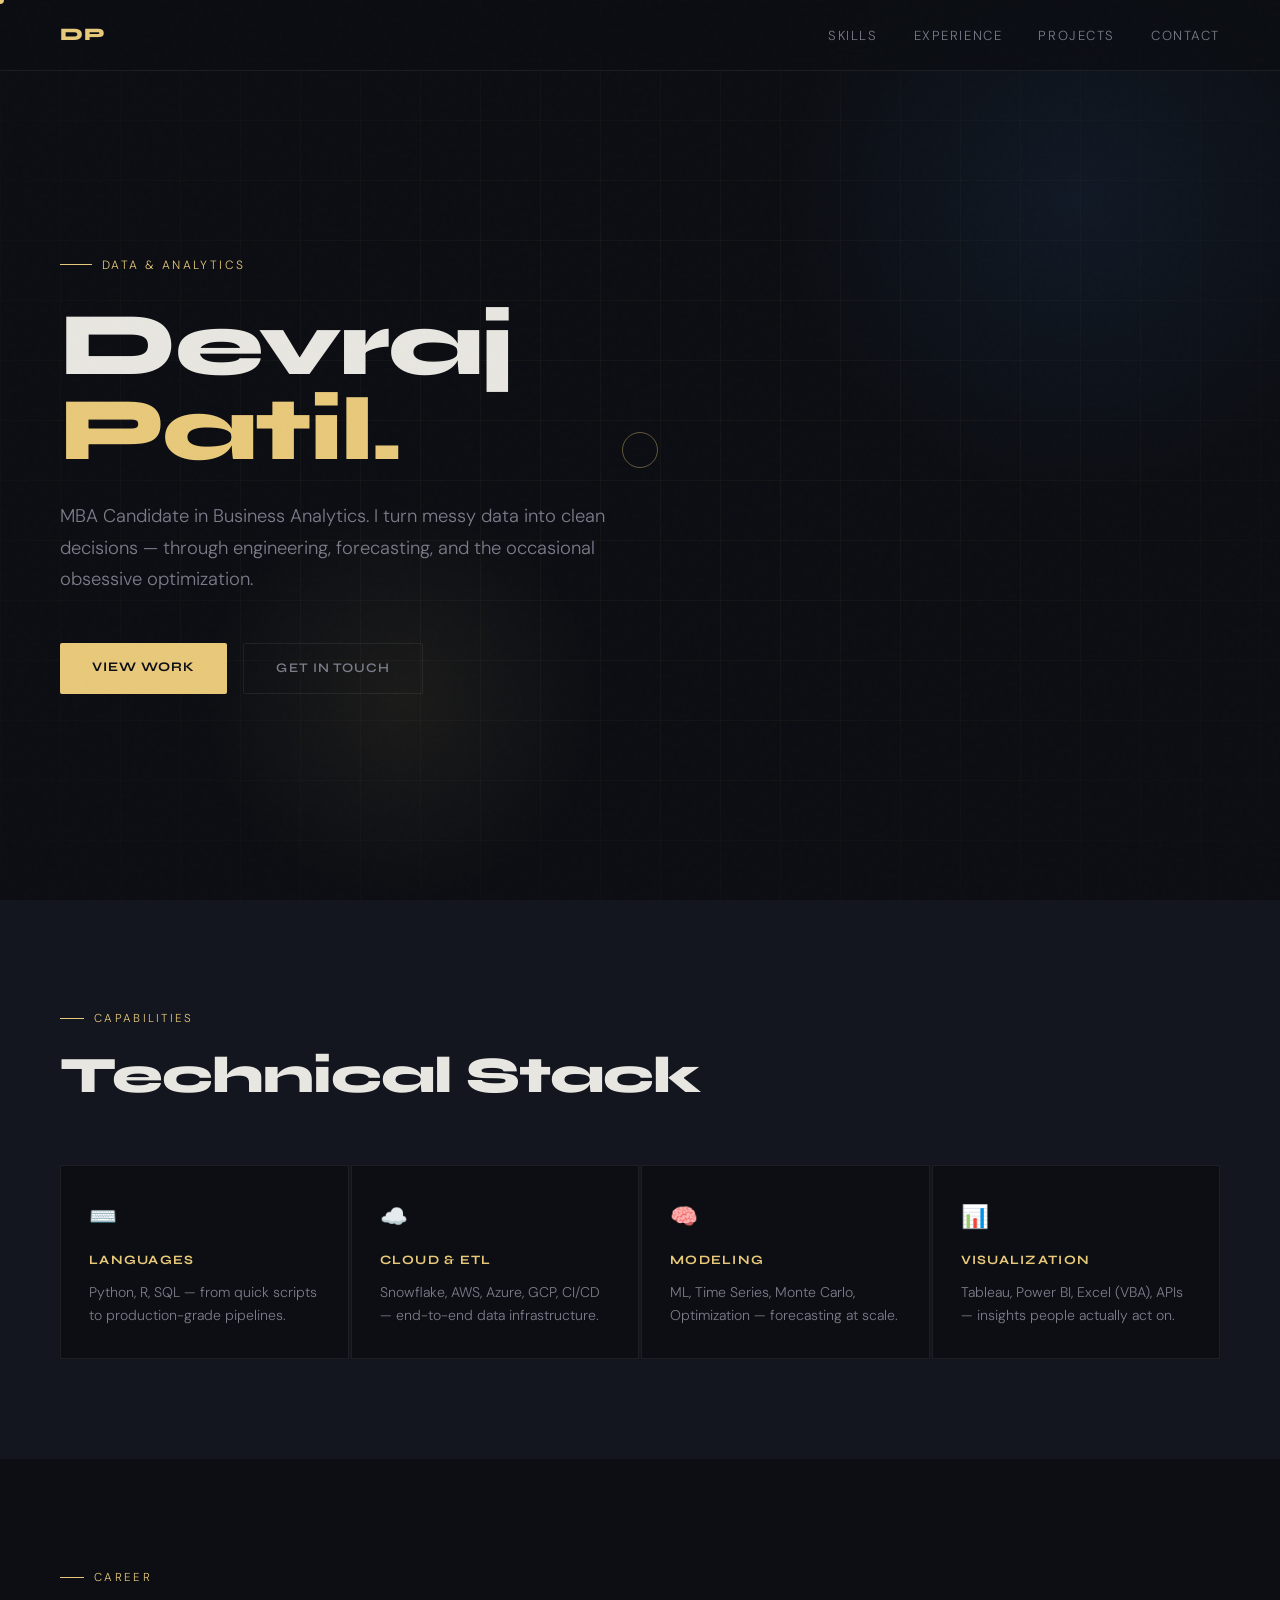
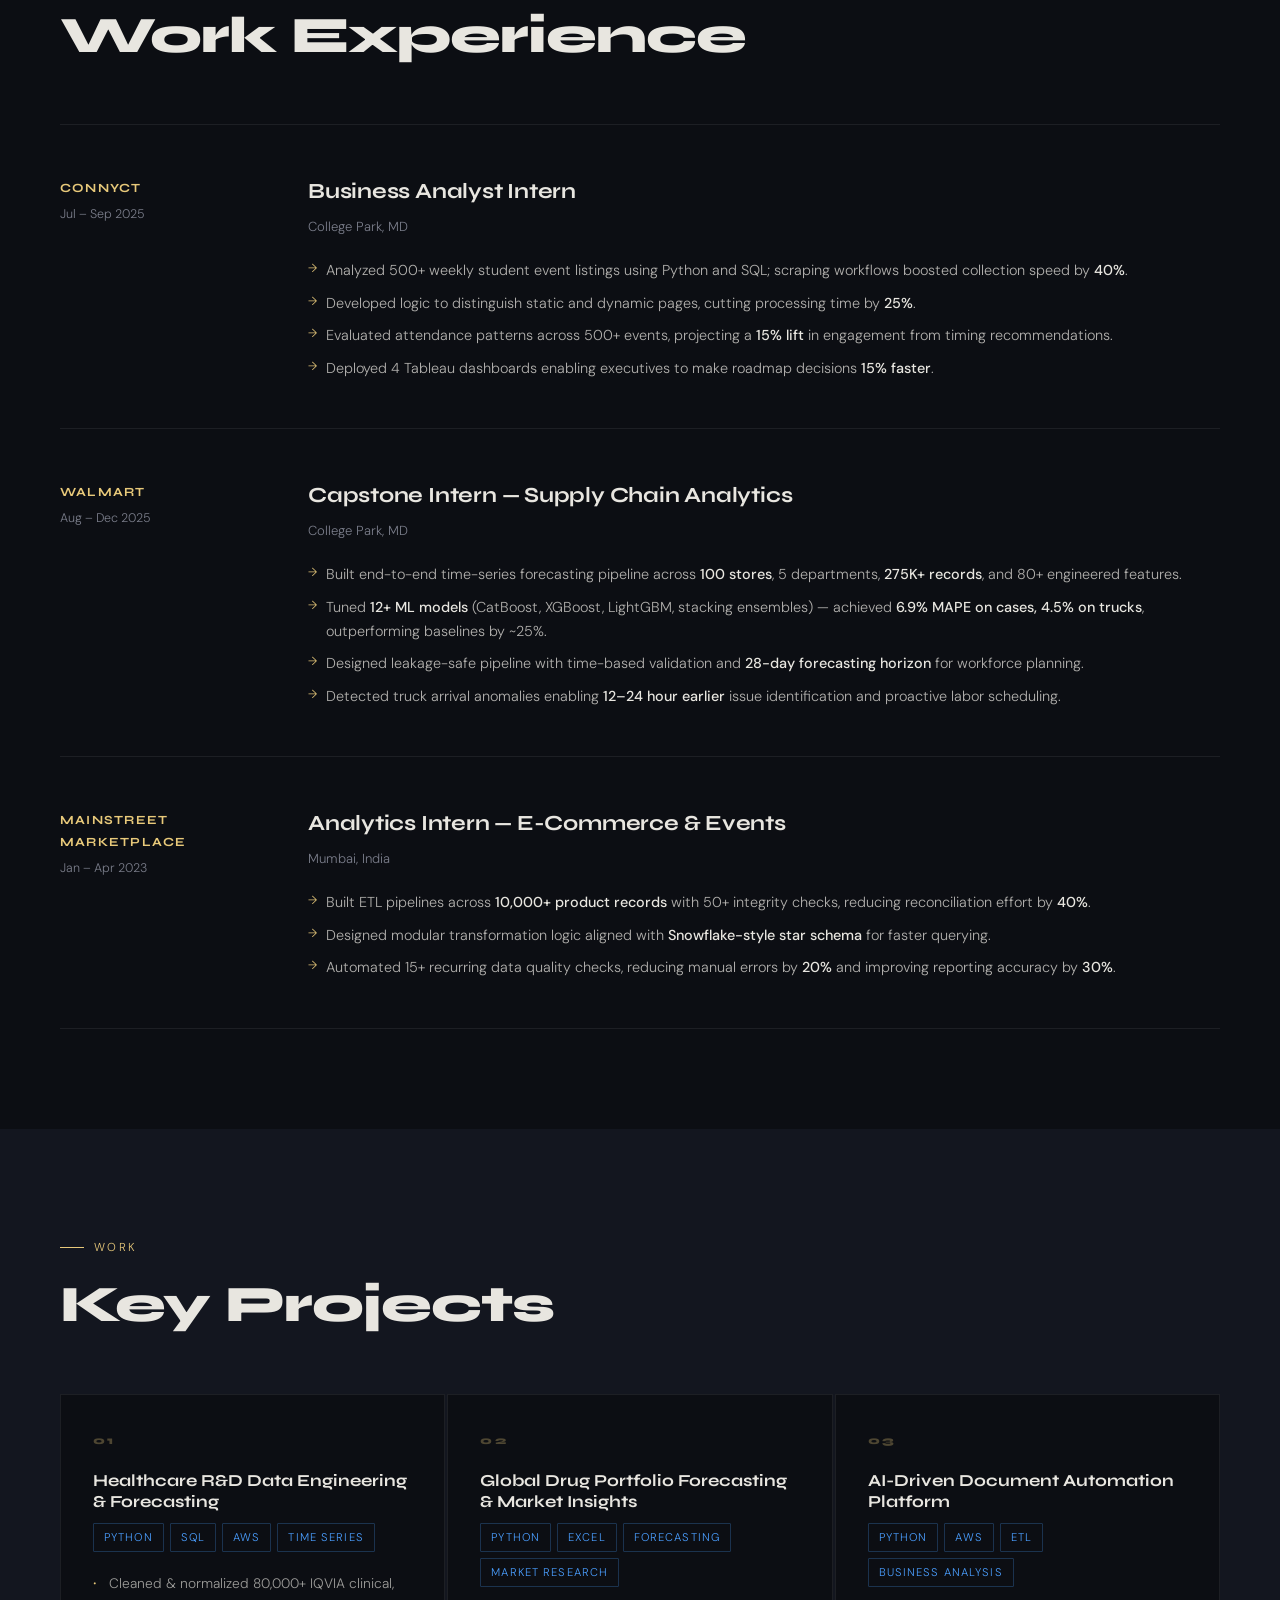
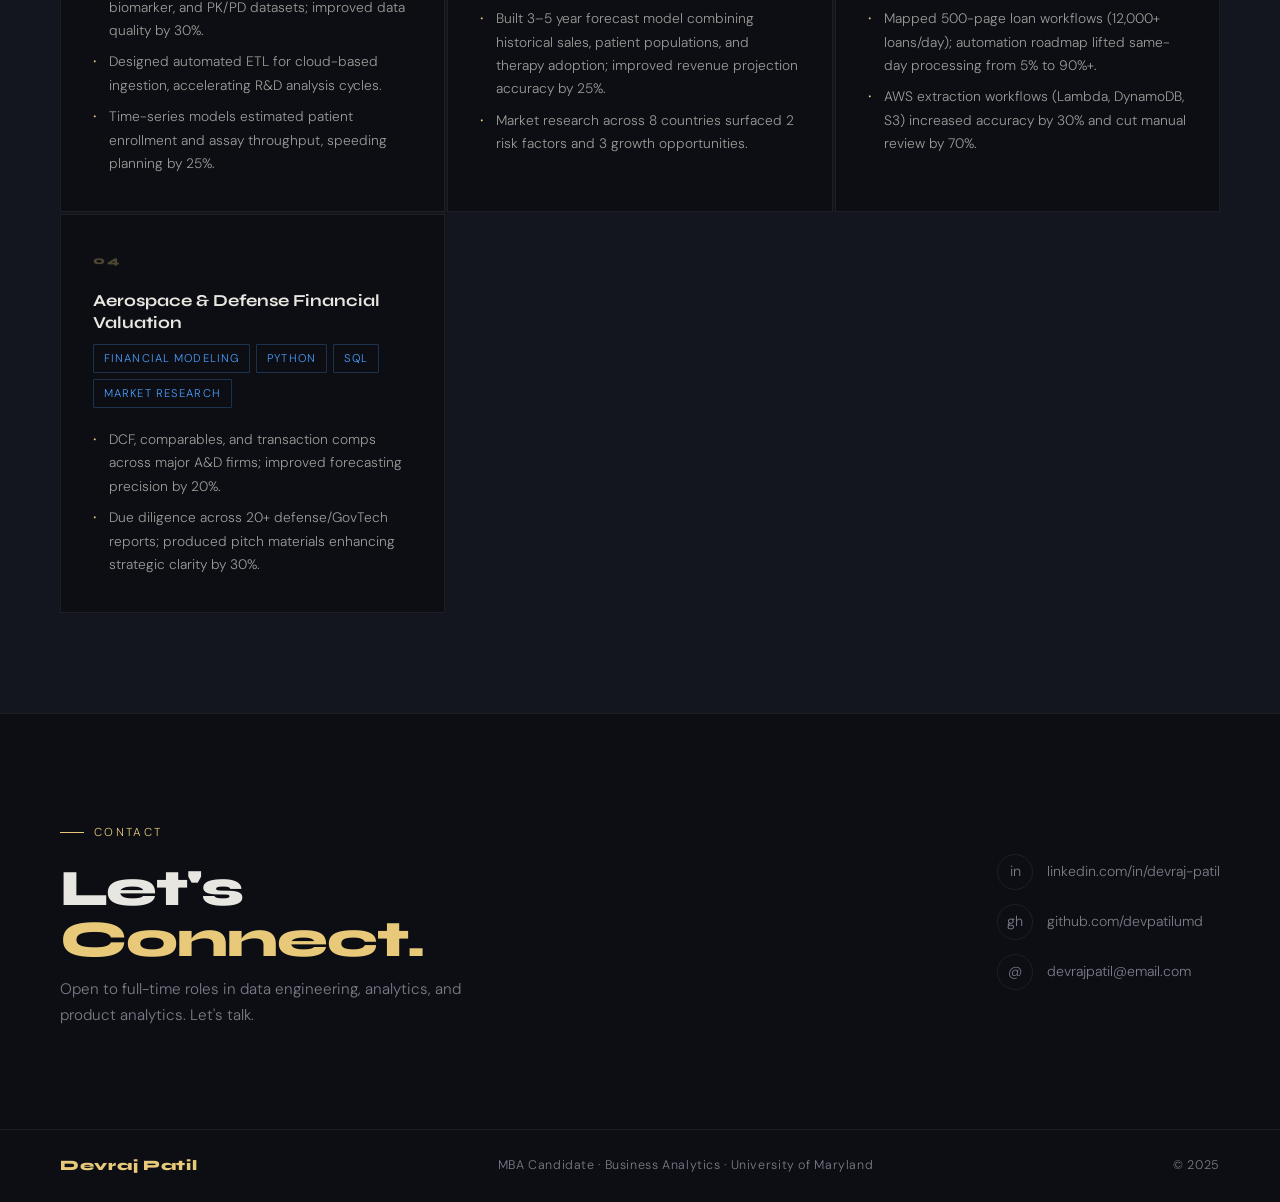
==== newIndex.html @ d836393b "Add newIndex.html for personal portfolio" ====
<!DOCTYPE html>
<html lang="en">
<head>
  <meta charset="UTF-8" />
  <meta name="viewport" content="width=device-width, initial-scale=1.0" />
  <title>Devraj Patil — Data & Analytics</title>
  <link rel="preconnect" href="https://fonts.googleapis.com" />
  <link rel="preconnect" href="https://fonts.gstatic.com" crossorigin />
  <link href="https://fonts.googleapis.com/css2?family=Syne:wght@400;600;700;800&family=DM+Sans:ital,wght@0,300;0,400;0,500;1,300&display=swap" rel="stylesheet" />
  <style>
    *, *::before, *::after { box-sizing: border-box; margin: 0; padding: 0; }

    :root {
      --bg:       #0c0e13;
      --surface:  #13161f;
      --border:   rgba(255,255,255,0.07);
      --gold:     #e8c97a;
      --gold2:    #f5d98b;
      --text:     #e8e6e0;
      --muted:    #7a7d8a;
      --accent:   #4a9eff;
      --red:      #ff6b6b;
    }

    html { scroll-behavior: smooth; }

    body {
      background: var(--bg);
      color: var(--text);
      font-family: 'DM Sans', sans-serif;
      font-weight: 300;
      line-height: 1.7;
      overflow-x: hidden;
    }

    /* ──── NOISE TEXTURE OVERLAY ──── */
    body::before {
      content: '';
      position: fixed;
      inset: 0;
      background-image: url("data:image/svg+xml,%3Csvg viewBox='0 0 200 200' xmlns='http://www.w3.org/2000/svg'%3E%3Cfilter id='n'%3E%3CfeTurbulence type='fractalNoise' baseFrequency='0.9' numOctaves='4' stitchTiles='stitch'/%3E%3C/filter%3E%3Crect width='100%25' height='100%25' filter='url(%23n)' opacity='0.04'/%3E%3C/svg%3E");
      pointer-events: none;
      z-index: 1000;
      opacity: 0.35;
    }

    /* ──── CURSOR DOT ──── */
    #cursor {
      width: 8px; height: 8px;
      background: var(--gold);
      border-radius: 50%;
      position: fixed;
      pointer-events: none;
      z-index: 9999;
      transform: translate(-50%,-50%);
      transition: opacity 0.3s;
    }
    #cursor-ring {
      width: 36px; height: 36px;
      border: 1px solid rgba(232,201,122,0.4);
      border-radius: 50%;
      position: fixed;
      pointer-events: none;
      z-index: 9998;
      transform: translate(-50%,-50%);
      transition: width 0.3s, height 0.3s, border-color 0.3s;
    }

    /* ──── NAV ──── */
    nav {
      position: fixed;
      top: 0; left: 0; right: 0;
      z-index: 500;
      display: flex;
      justify-content: space-between;
      align-items: center;
      padding: 20px 60px;
      background: rgba(12,14,19,0.8);
      backdrop-filter: blur(20px);
      border-bottom: 1px solid var(--border);
      transition: padding 0.3s;
    }
    nav .logo {
      font-family: 'Syne', sans-serif;
      font-weight: 800;
      font-size: 1.1rem;
      letter-spacing: 0.04em;
      color: var(--gold);
    }
    nav .links {
      display: flex;
      gap: 36px;
      list-style: none;
    }
    nav .links a {
      font-size: 0.82rem;
      letter-spacing: 0.12em;
      text-transform: uppercase;
      color: var(--muted);
      text-decoration: none;
      transition: color 0.25s;
    }
    nav .links a:hover { color: var(--text); }

    /* ──── HERO ──── */
    .hero {
      min-height: 100vh;
      display: flex;
      align-items: center;
      padding: 120px 60px 80px;
      position: relative;
      overflow: hidden;
    }
    .hero-grid-bg {
      position: absolute;
      inset: 0;
      background-image:
        linear-gradient(rgba(232,201,122,0.04) 1px, transparent 1px),
        linear-gradient(90deg, rgba(232,201,122,0.04) 1px, transparent 1px);
      background-size: 60px 60px;
      mask-image: radial-gradient(ellipse 80% 80% at 50% 50%, black 30%, transparent 100%);
    }
    .hero-glow {
      position: absolute;
      width: 600px; height: 600px;
      background: radial-gradient(circle, rgba(74,158,255,0.08) 0%, transparent 70%);
      top: -100px; right: -100px;
      pointer-events: none;
    }
    .hero-glow2 {
      position: absolute;
      width: 400px; height: 400px;
      background: radial-gradient(circle, rgba(232,201,122,0.07) 0%, transparent 70%);
      bottom: 0; left: 200px;
      pointer-events: none;
    }
    .hero-content {
      position: relative;
      max-width: 900px;
    }
    .hero-eyebrow {
      display: inline-flex;
      align-items: center;
      gap: 10px;
      font-size: 0.75rem;
      letter-spacing: 0.2em;
      text-transform: uppercase;
      color: var(--gold);
      margin-bottom: 28px;
    }
    .hero-eyebrow::before {
      content: '';
      display: block;
      width: 32px; height: 1px;
      background: var(--gold);
    }
    .hero h1 {
      font-family: 'Syne', sans-serif;
      font-weight: 800;
      font-size: clamp(3rem, 7vw, 6.5rem);
      line-height: 0.95;
      letter-spacing: -0.02em;
      margin-bottom: 28px;
    }
    .hero h1 span { color: var(--gold); }
    .hero-sub {
      font-size: 1.15rem;
      color: var(--muted);
      max-width: 560px;
      margin-bottom: 48px;
      font-weight: 300;
    }
    .hero-ctas {
      display: flex;
      gap: 16px;
      flex-wrap: wrap;
    }
    .btn-primary {
      padding: 13px 32px;
      background: var(--gold);
      color: #0c0e13;
      font-family: 'Syne', sans-serif;
      font-weight: 700;
      font-size: 0.82rem;
      letter-spacing: 0.08em;
      text-transform: uppercase;
      text-decoration: none;
      border-radius: 2px;
      transition: background 0.25s, transform 0.2s;
    }
    .btn-primary:hover { background: var(--gold2); transform: translateY(-2px); }
    .btn-ghost {
      padding: 13px 32px;
      border: 1px solid var(--border);
      color: var(--muted);
      font-family: 'Syne', sans-serif;
      font-weight: 600;
      font-size: 0.82rem;
      letter-spacing: 0.08em;
      text-transform: uppercase;
      text-decoration: none;
      border-radius: 2px;
      transition: border-color 0.25s, color 0.25s, transform 0.2s;
    }
    .btn-ghost:hover { border-color: var(--gold); color: var(--gold); transform: translateY(-2px); }



    /* ──── SECTION WRAPPER ──── */
    section { padding: 100px 60px; }
    .section-label {
      display: inline-flex;
      align-items: center;
      gap: 10px;
      font-size: 0.72rem;
      letter-spacing: 0.2em;
      text-transform: uppercase;
      color: var(--gold);
      margin-bottom: 20px;
    }
    .section-label::before {
      content: '';
      display: block;
      width: 24px; height: 1px;
      background: var(--gold);
    }
    h2.section-title {
      font-family: 'Syne', sans-serif;
      font-weight: 800;
      font-size: clamp(2rem, 4vw, 3.2rem);
      line-height: 1.1;
      letter-spacing: -0.02em;
      margin-bottom: 60px;
    }

    /* ──── SKILLS ──── */
    .skills-section { background: var(--surface); }
    .skills-grid {
      display: grid;
      grid-template-columns: repeat(auto-fit, minmax(240px, 1fr));
      gap: 2px;
    }
    .skill-cell {
      padding: 32px 28px;
      border: 1px solid var(--border);
      background: var(--bg);
      transition: background 0.3s, border-color 0.3s;
    }
    .skill-cell:hover {
      background: rgba(232,201,122,0.04);
      border-color: rgba(232,201,122,0.2);
    }
    .skill-cell-icon {
      font-size: 1.4rem;
      margin-bottom: 14px;
    }
    .skill-cell-title {
      font-family: 'Syne', sans-serif;
      font-weight: 700;
      font-size: 0.8rem;
      letter-spacing: 0.1em;
      text-transform: uppercase;
      color: var(--gold);
      margin-bottom: 10px;
    }
    .skill-cell p {
      font-size: 0.88rem;
      color: var(--muted);
      line-height: 1.6;
    }

    /* ──── EXPERIENCE ──── */
    .experience-section { background: var(--bg); }
    .exp-list { display: flex; flex-direction: column; gap: 0; }
    .exp-item {
      display: grid;
      grid-template-columns: 200px 1fr;
      gap: 0 48px;
      padding: 48px 0;
      border-top: 1px solid var(--border);
      position: relative;
      transition: background 0.3s;
    }
    .exp-item:last-child { border-bottom: 1px solid var(--border); }
    .exp-meta { padding-top: 4px; }
    .exp-company {
      font-family: 'Syne', sans-serif;
      font-weight: 700;
      font-size: 0.78rem;
      letter-spacing: 0.1em;
      text-transform: uppercase;
      color: var(--gold);
      margin-bottom: 6px;
    }
    .exp-date {
      font-size: 0.78rem;
      color: var(--muted);
    }
    .exp-role {
      font-family: 'Syne', sans-serif;
      font-weight: 700;
      font-size: 1.35rem;
      letter-spacing: -0.01em;
      margin-bottom: 6px;
    }
    .exp-location {
      font-size: 0.82rem;
      color: var(--muted);
      margin-bottom: 20px;
    }
    .exp-body ul {
      list-style: none;
      display: flex;
      flex-direction: column;
      gap: 8px;
    }
    .exp-body ul li {
      font-size: 0.9rem;
      color: rgba(232,230,224,0.75);
      padding-left: 18px;
      position: relative;
    }
    .exp-body ul li::before {
      content: '→';
      position: absolute;
      left: 0;
      color: var(--gold);
      font-size: 0.75rem;
    }
    .exp-body strong { color: var(--text); font-weight: 500; }

    /* ──── PROJECTS ──── */
    .projects-section { background: var(--surface); }
    .projects-grid {
      display: grid;
      grid-template-columns: repeat(auto-fit, minmax(320px, 1fr));
      gap: 2px;
    }
    .project-card {
      background: var(--bg);
      border: 1px solid var(--border);
      padding: 36px 32px;
      position: relative;
      overflow: hidden;
      transition: border-color 0.3s, transform 0.3s;
    }
    .project-card::after {
      content: '';
      position: absolute;
      inset: 0;
      background: linear-gradient(135deg, rgba(232,201,122,0.04) 0%, transparent 60%);
      opacity: 0;
      transition: opacity 0.4s;
    }
    .project-card:hover {
      border-color: rgba(232,201,122,0.3);
      transform: translateY(-4px);
    }
    .project-card:hover::after { opacity: 1; }
    .project-num {
      font-family: 'Syne', sans-serif;
      font-weight: 800;
      font-size: 0.7rem;
      letter-spacing: 0.2em;
      color: rgba(232,201,122,0.3);
      margin-bottom: 20px;
    }
    .project-card h3 {
      font-family: 'Syne', sans-serif;
      font-weight: 700;
      font-size: 1.05rem;
      line-height: 1.3;
      margin-bottom: 10px;
    }
    .project-tags {
      display: flex;
      flex-wrap: wrap;
      gap: 6px;
      margin-bottom: 20px;
    }
    .tag {
      font-size: 0.7rem;
      letter-spacing: 0.1em;
      text-transform: uppercase;
      padding: 4px 10px;
      border: 1px solid rgba(74,158,255,0.25);
      color: var(--accent);
      border-radius: 1px;
    }
    .project-card ul {
      list-style: none;
      display: flex;
      flex-direction: column;
      gap: 8px;
    }
    .project-card ul li {
      font-size: 0.86rem;
      color: rgba(232,230,224,0.65);
      padding-left: 16px;
      position: relative;
    }
    .project-card ul li::before {
      content: '·';
      position: absolute;
      left: 0;
      color: var(--gold);
      font-size: 1.2rem;
      line-height: 1.2;
    }

    /* ──── CONTACT / FOOTER ──── */
    .contact-section {
      background: var(--bg);
      border-top: 1px solid var(--border);
      display: flex;
      align-items: center;
      justify-content: space-between;
      flex-wrap: wrap;
      gap: 40px;
    }
    .contact-left h2 {
      font-family: 'Syne', sans-serif;
      font-weight: 800;
      font-size: clamp(2rem, 4vw, 3.5rem);
      line-height: 1;
      letter-spacing: -0.02em;
      margin-bottom: 12px;
    }
    .contact-left h2 span { color: var(--gold); }
    .contact-left p { color: var(--muted); font-size: 0.95rem; max-width: 420px; }
    .contact-links {
      display: flex;
      flex-direction: column;
      gap: 14px;
    }
    .contact-link {
      display: flex;
      align-items: center;
      gap: 14px;
      text-decoration: none;
      color: var(--muted);
      font-size: 0.88rem;
      transition: color 0.25s;
    }
    .contact-link:hover { color: var(--gold); }
    .contact-link-icon {
      width: 36px; height: 36px;
      border: 1px solid var(--border);
      border-radius: 50%;
      display: flex; align-items: center; justify-content: center;
      font-size: 0.9rem;
      transition: border-color 0.25s;
    }
    .contact-link:hover .contact-link-icon { border-color: var(--gold); }
    footer {
      padding: 24px 60px;
      border-top: 1px solid var(--border);
      display: flex;
      justify-content: space-between;
      align-items: center;
      flex-wrap: wrap;
      gap: 12px;
    }
    footer p {
      font-size: 0.78rem;
      color: var(--muted);
      letter-spacing: 0.05em;
    }
    footer .footer-logo {
      font-family: 'Syne', sans-serif;
      font-weight: 800;
      font-size: 0.9rem;
      color: var(--gold);
      letter-spacing: 0.05em;
    }

    /* ──── SCROLL REVEAL ANIMATIONS ──── */
    .reveal {
      opacity: 0;
      transform: translateY(30px);
      transition: opacity 0.7s ease, transform 0.7s ease;
    }
    .reveal.visible {
      opacity: 1;
      transform: translateY(0);
    }
    .reveal-delay-1 { transition-delay: 0.1s; }
    .reveal-delay-2 { transition-delay: 0.2s; }
    .reveal-delay-3 { transition-delay: 0.3s; }

    /* ──── RESPONSIVE ──── */
    @media (max-width: 768px) {
      nav { padding: 18px 24px; }
      nav .links { gap: 20px; }
      section { padding: 70px 24px; }
      .hero { padding: 100px 24px 60px; }
      .hero-stats { display: none; }
      .exp-item { grid-template-columns: 1fr; gap: 12px; }
      .contact-section { padding: 70px 24px; }
      footer { padding: 24px; }
    }
  </style>
</head>
<body>

<div id="cursor"></div>
<div id="cursor-ring"></div>

<!-- NAV -->
<nav>
  <div class="logo">DP</div>
  <ul class="links">
    <li><a href="#skills">Skills</a></li>
    <li><a href="#experience">Experience</a></li>
    <li><a href="#projects">Projects</a></li>
    <li><a href="#contact">Contact</a></li>
  </ul>
</nav>

<!-- HERO -->
<div class="hero" id="home">
  <div class="hero-grid-bg"></div>
  <div class="hero-glow"></div>
  <div class="hero-glow2"></div>

  <div class="hero-content">
    <div class="hero-eyebrow">Data & Analytics</div>
    <h1>Devraj<br /><span>Patil.</span></h1>
    <p class="hero-sub">
      MBA Candidate in Business Analytics. I turn messy data into clean decisions — through engineering, forecasting, and the occasional obsessive optimization.
    </p>
    <div class="hero-ctas">
      <a href="#projects" class="btn-primary">View Work</a>
      <a href="#contact" class="btn-ghost">Get in Touch</a>
    </div>
  </div>


</div>

<!-- SKILLS -->
<section class="skills-section reveal" id="skills">
  <div class="section-label">Capabilities</div>
  <h2 class="section-title">Technical Stack</h2>
  <div class="skills-grid">
    <div class="skill-cell reveal reveal-delay-1">
      <div class="skill-cell-icon">⌨️</div>
      <div class="skill-cell-title">Languages</div>
      <p>Python, R, SQL — from quick scripts to production-grade pipelines.</p>
    </div>
    <div class="skill-cell reveal reveal-delay-2">
      <div class="skill-cell-icon">☁️</div>
      <div class="skill-cell-title">Cloud & ETL</div>
      <p>Snowflake, AWS, Azure, GCP, CI/CD — end-to-end data infrastructure.</p>
    </div>
    <div class="skill-cell reveal reveal-delay-3">
      <div class="skill-cell-icon">🧠</div>
      <div class="skill-cell-title">Modeling</div>
      <p>ML, Time Series, Monte Carlo, Optimization — forecasting at scale.</p>
    </div>
    <div class="skill-cell reveal reveal-delay-1">
      <div class="skill-cell-icon">📊</div>
      <div class="skill-cell-title">Visualization</div>
      <p>Tableau, Power BI, Excel (VBA), APIs — insights people actually act on.</p>
    </div>
  </div>
</section>

<!-- EXPERIENCE -->
<section class="experience-section" id="experience">
  <div class="section-label">Career</div>
  <h2 class="section-title">Work Experience</h2>
  <div class="exp-list">

    <div class="exp-item reveal">
      <div class="exp-meta">
        <div class="exp-company">Connyct</div>
        <div class="exp-date">Jul – Sep 2025</div>
      </div>
      <div class="exp-body">
        <div class="exp-role">Business Analyst Intern</div>
        <div class="exp-location">College Park, MD</div>
        <ul>
          <li>Analyzed 500+ weekly student event listings using Python and SQL; scraping workflows boosted collection speed by <strong>40%</strong>.</li>
          <li>Developed logic to distinguish static and dynamic pages, cutting processing time by <strong>25%</strong>.</li>
          <li>Evaluated attendance patterns across 500+ events, projecting a <strong>15% lift</strong> in engagement from timing recommendations.</li>
          <li>Deployed 4 Tableau dashboards enabling executives to make roadmap decisions <strong>15% faster</strong>.</li>
        </ul>
      </div>
    </div>

    <div class="exp-item reveal">
      <div class="exp-meta">
        <div class="exp-company">Walmart</div>
        <div class="exp-date">Aug – Dec 2025</div>
      </div>
      <div class="exp-body">
        <div class="exp-role">Capstone Intern — Supply Chain Analytics</div>
        <div class="exp-location">College Park, MD</div>
        <ul>
          <li>Built end-to-end time-series forecasting pipeline across <strong>100 stores</strong>, 5 departments, <strong>275K+ records</strong>, and 80+ engineered features.</li>
          <li>Tuned <strong>12+ ML models</strong> (CatBoost, XGBoost, LightGBM, stacking ensembles) — achieved <strong>6.9% MAPE on cases, 4.5% on trucks</strong>, outperforming baselines by ~25%.</li>
          <li>Designed leakage-safe pipeline with time-based validation and <strong>28-day forecasting horizon</strong> for workforce planning.</li>
          <li>Detected truck arrival anomalies enabling <strong>12–24 hour earlier</strong> issue identification and proactive labor scheduling.</li>
        </ul>
      </div>
    </div>

    <div class="exp-item reveal">
      <div class="exp-meta">
        <div class="exp-company">Mainstreet Marketplace</div>
        <div class="exp-date">Jan – Apr 2023</div>
      </div>
      <div class="exp-body">
        <div class="exp-role">Analytics Intern — E-Commerce & Events</div>
        <div class="exp-location">Mumbai, India</div>
        <ul>
          <li>Built ETL pipelines across <strong>10,000+ product records</strong> with 50+ integrity checks, reducing reconciliation effort by <strong>40%</strong>.</li>
          <li>Designed modular transformation logic aligned with <strong>Snowflake-style star schema</strong> for faster querying.</li>
          <li>Automated 15+ recurring data quality checks, reducing manual errors by <strong>20%</strong> and improving reporting accuracy by <strong>30%</strong>.</li>
        </ul>
      </div>
    </div>

  </div>
</section>

<!-- PROJECTS -->
<section class="projects-section" id="projects">
  <div class="section-label">Work</div>
  <h2 class="section-title">Key Projects</h2>
  <div class="projects-grid">

    <div class="project-card reveal">
      <div class="project-num">01</div>
      <h3>Healthcare R&D Data Engineering & Forecasting</h3>
      <div class="project-tags">
        <span class="tag">Python</span><span class="tag">SQL</span><span class="tag">AWS</span><span class="tag">Time Series</span>
      </div>
      <ul>
        <li>Cleaned & normalized 80,000+ IQVIA clinical, biomarker, and PK/PD datasets; improved data quality by 30%.</li>
        <li>Designed automated ETL for cloud-based ingestion, accelerating R&D analysis cycles.</li>
        <li>Time-series models estimated patient enrollment and assay throughput, speeding planning by 25%.</li>
      </ul>
    </div>

    <div class="project-card reveal reveal-delay-1">
      <div class="project-num">02</div>
      <h3>Global Drug Portfolio Forecasting & Market Insights</h3>
      <div class="project-tags">
        <span class="tag">Python</span><span class="tag">Excel</span><span class="tag">Forecasting</span><span class="tag">Market Research</span>
      </div>
      <ul>
        <li>Built 3–5 year forecast model combining historical sales, patient populations, and therapy adoption; improved revenue projection accuracy by 25%.</li>
        <li>Market research across 8 countries surfaced 2 risk factors and 3 growth opportunities.</li>
      </ul>
    </div>

    <div class="project-card reveal reveal-delay-2">
      <div class="project-num">03</div>
      <h3>AI-Driven Document Automation Platform</h3>
      <div class="project-tags">
        <span class="tag">Python</span><span class="tag">AWS</span><span class="tag">ETL</span><span class="tag">Business Analysis</span>
      </div>
      <ul>
        <li>Mapped 500-page loan workflows (12,000+ loans/day); automation roadmap lifted same-day processing from 5% to 90%+.</li>
        <li>AWS extraction workflows (Lambda, DynamoDB, S3) increased accuracy by 30% and cut manual review by 70%.</li>
      </ul>
    </div>

    <div class="project-card reveal reveal-delay-3">
      <div class="project-num">04</div>
      <h3>Aerospace & Defense Financial Valuation</h3>
      <div class="project-tags">
        <span class="tag">Financial Modeling</span><span class="tag">Python</span><span class="tag">SQL</span><span class="tag">Market Research</span>
      </div>
      <ul>
        <li>DCF, comparables, and transaction comps across major A&D firms; improved forecasting precision by 20%.</li>
        <li>Due diligence across 20+ defense/GovTech reports; produced pitch materials enhancing strategic clarity by 30%.</li>
      </ul>
    </div>

  </div>
</section>

<!-- CONTACT -->
<section class="contact-section" id="contact">
  <div class="contact-left reveal">
    <div class="section-label">Contact</div>
    <h2>Let's<br /><span>Connect.</span></h2>
    <p>Open to full-time roles in data engineering, analytics, and product analytics. Let's talk.</p>
  </div>
  <div class="contact-links reveal reveal-delay-1">
    <a href="https://www.linkedin.com/in/devraj-patil-191b01246/" target="_blank" class="contact-link">
      <span class="contact-link-icon">in</span>
      linkedin.com/in/devraj-patil
    </a>
    <a href="https://github.com/devpatilumd" target="_blank" class="contact-link">
      <span class="contact-link-icon">gh</span>
      github.com/devpatilumd
    </a>
    <a href="mailto:devraj@example.com" class="contact-link">
      <span class="contact-link-icon">@</span>
      devrajpatil@email.com
    </a>
  </div>
</section>

<footer>
  <span class="footer-logo">Devraj Patil</span>
  <p>MBA Candidate · Business Analytics · University of Maryland</p>
  <p>© 2025</p>
</footer>

<script>
  // Custom cursor
  const cursor = document.getElementById('cursor');
  const ring = document.getElementById('cursor-ring');
  let rx = 0, ry = 0;
  document.addEventListener('mousemove', e => {
    cursor.style.left = e.clientX + 'px';
    cursor.style.top = e.clientY + 'px';
    rx += (e.clientX - rx) * 0.12;
    ry += (e.clientY - ry) * 0.12;
    ring.style.left = rx + 'px';
    ring.style.top = ry + 'px';
  });
  function animRing() {
    ring.style.left = rx + 'px';
    ring.style.top = ry + 'px';
    requestAnimationFrame(animRing);
  }
  animRing();
  document.querySelectorAll('a, button').forEach(el => {
    el.addEventListener('mouseenter', () => {
      ring.style.width = '56px'; ring.style.height = '56px';
      ring.style.borderColor = 'rgba(232,201,122,0.6)';
    });
    el.addEventListener('mouseleave', () => {
      ring.style.width = '36px'; ring.style.height = '36px';
      ring.style.borderColor = 'rgba(232,201,122,0.4)';
    });
  });

  // Scroll reveal
  const reveals = document.querySelectorAll('.reveal');
  const io = new IntersectionObserver((entries) => {
    entries.forEach(e => {
      if (e.isIntersecting) { e.target.classList.add('visible'); io.unobserve(e.target); }
    });
  }, { threshold: 0.1 });
  reveals.forEach(r => io.observe(r));

  // Animate ring with lerp
  let mx = window.innerWidth/2, my = window.innerHeight/2;
  document.addEventListener('mousemove', e => { mx = e.clientX; my = e.clientY; });
  (function lerp() {
    rx += (mx - rx) * 0.1;
    ry += (my - ry) * 0.1;
    requestAnimationFrame(lerp);
  })();
</script>
</body>
</html>
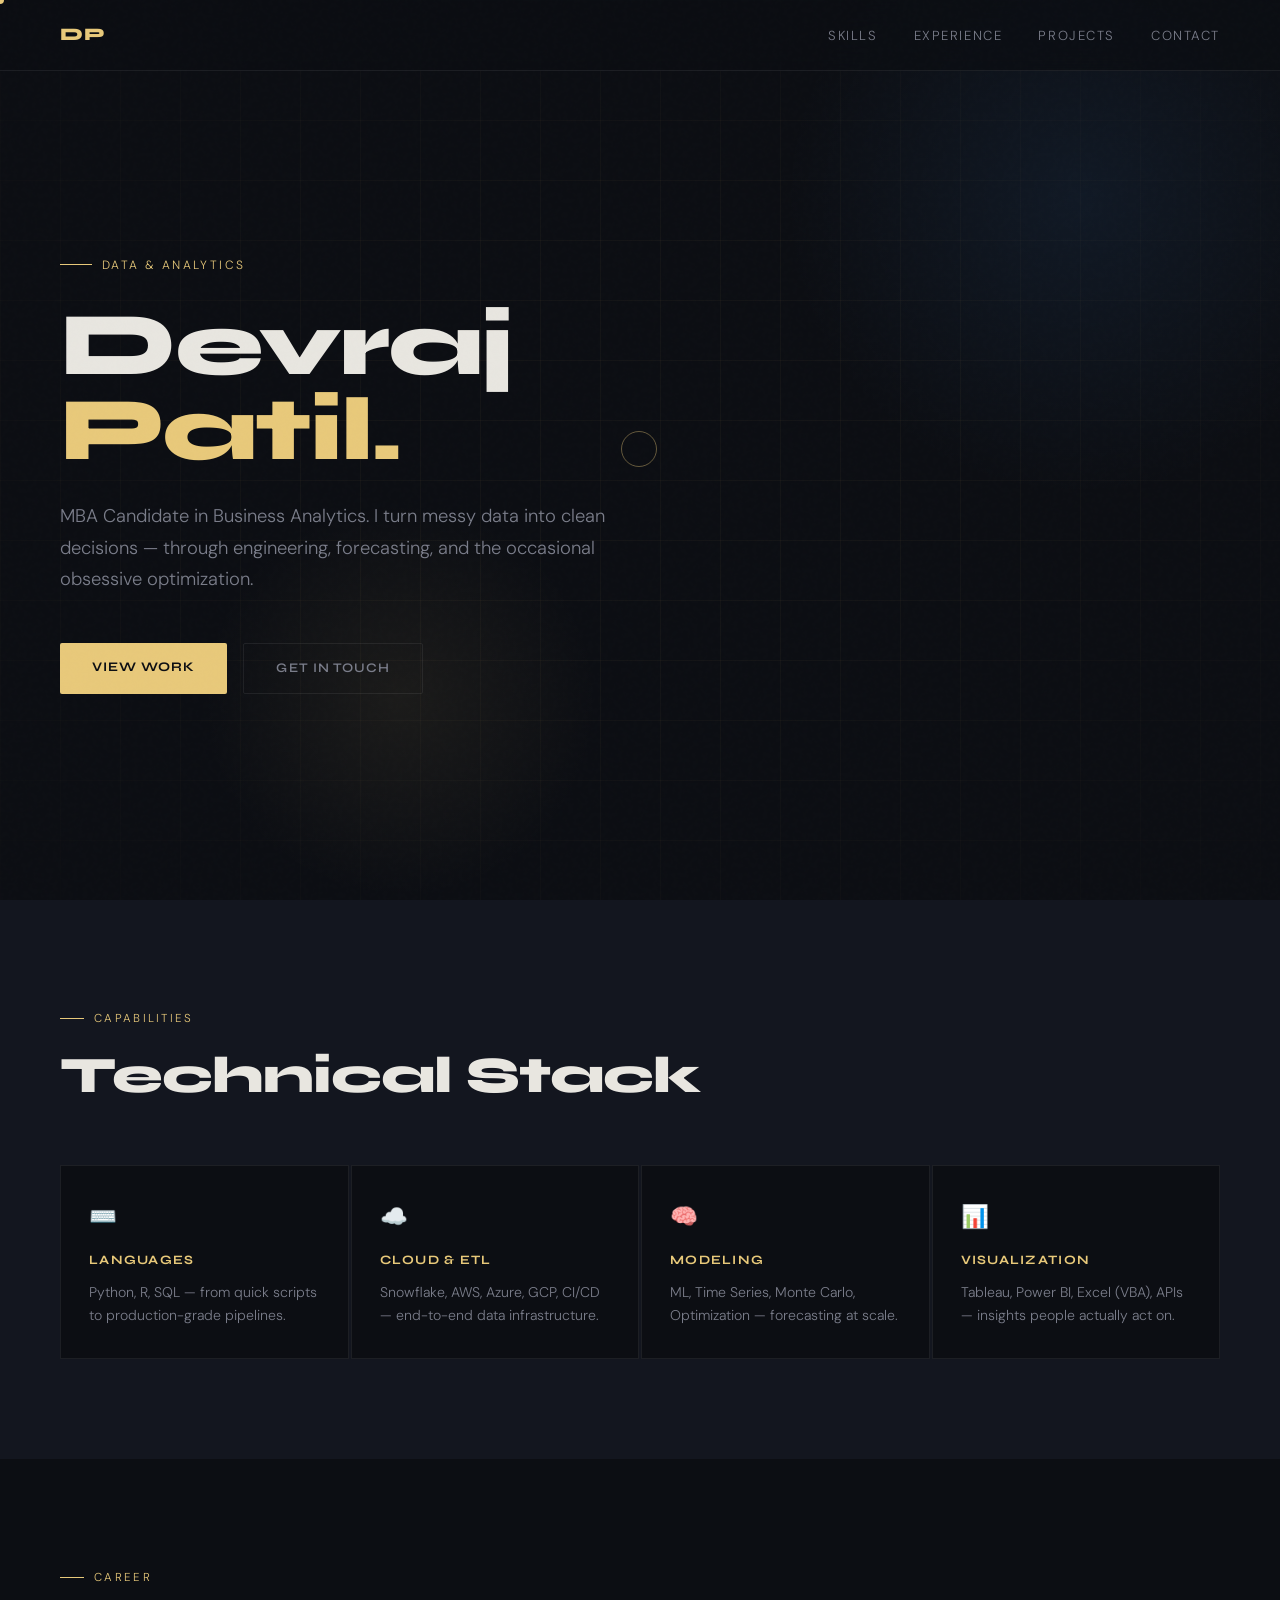
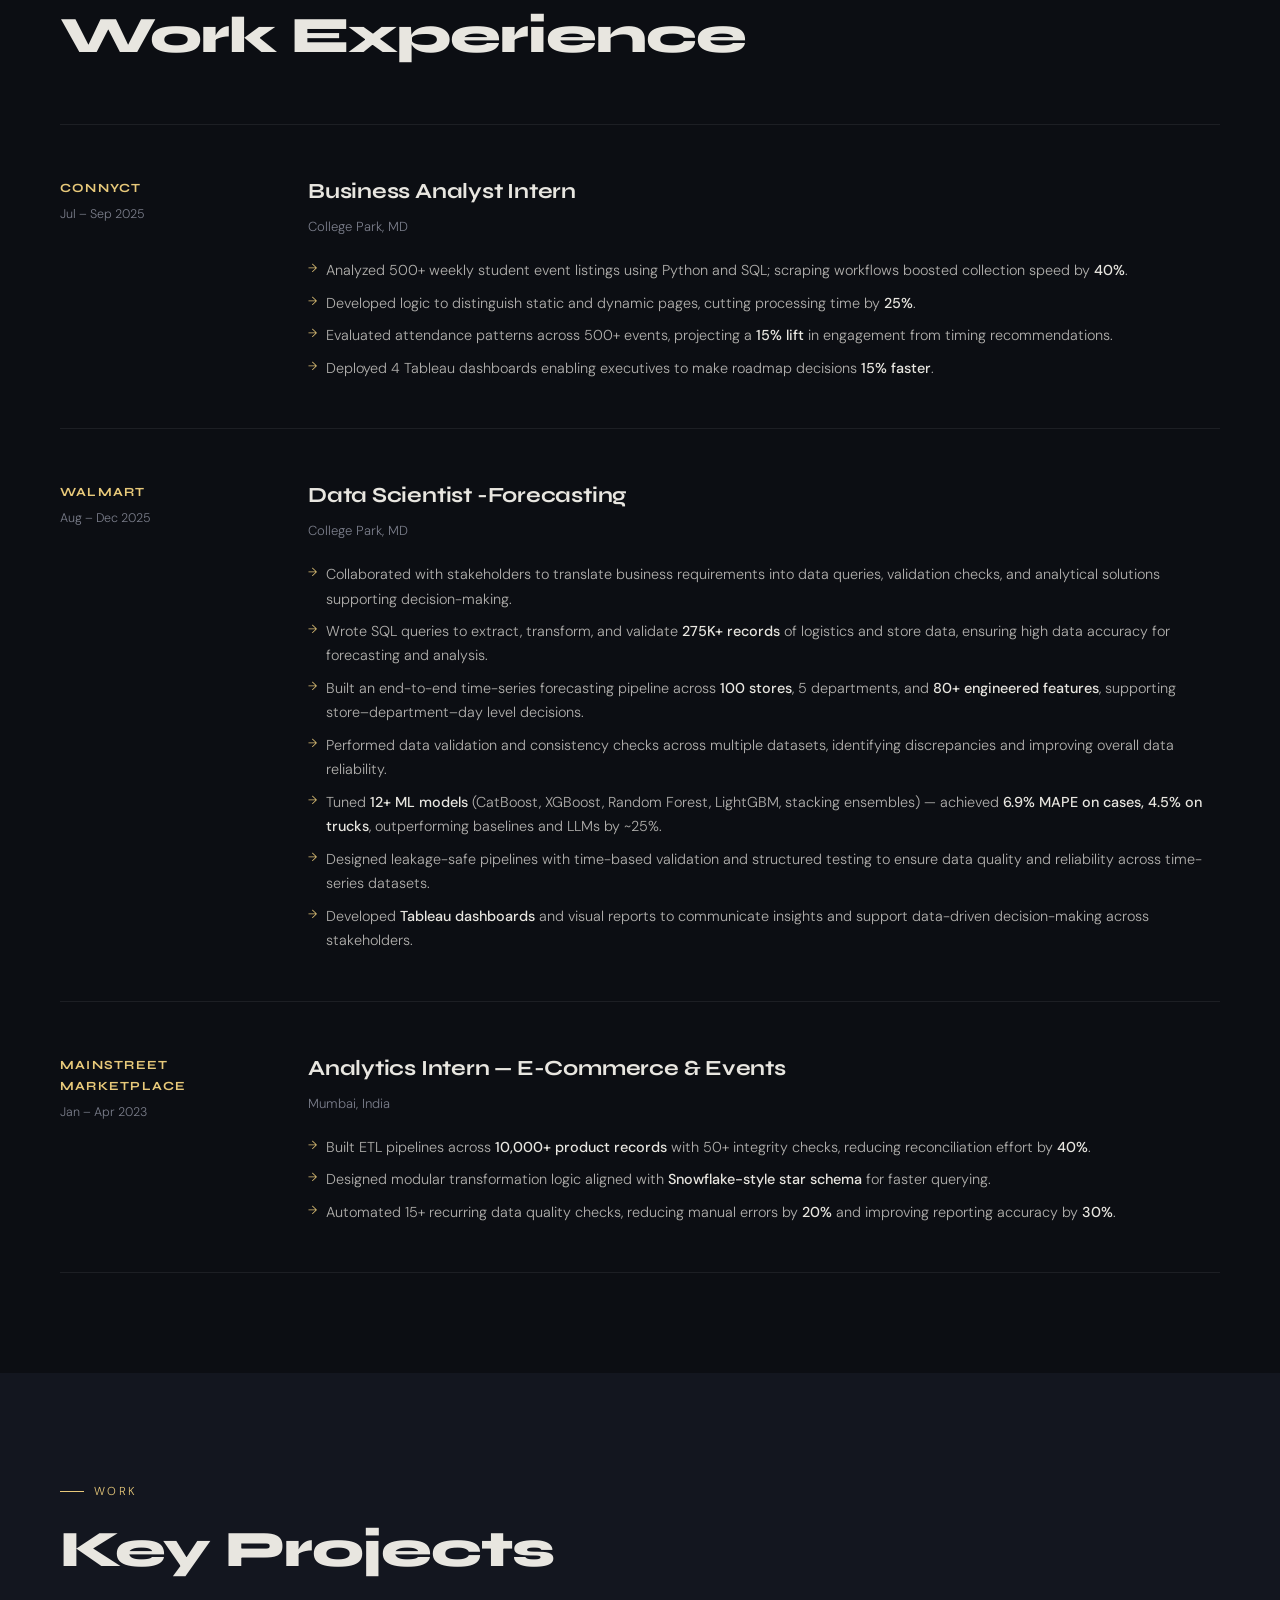
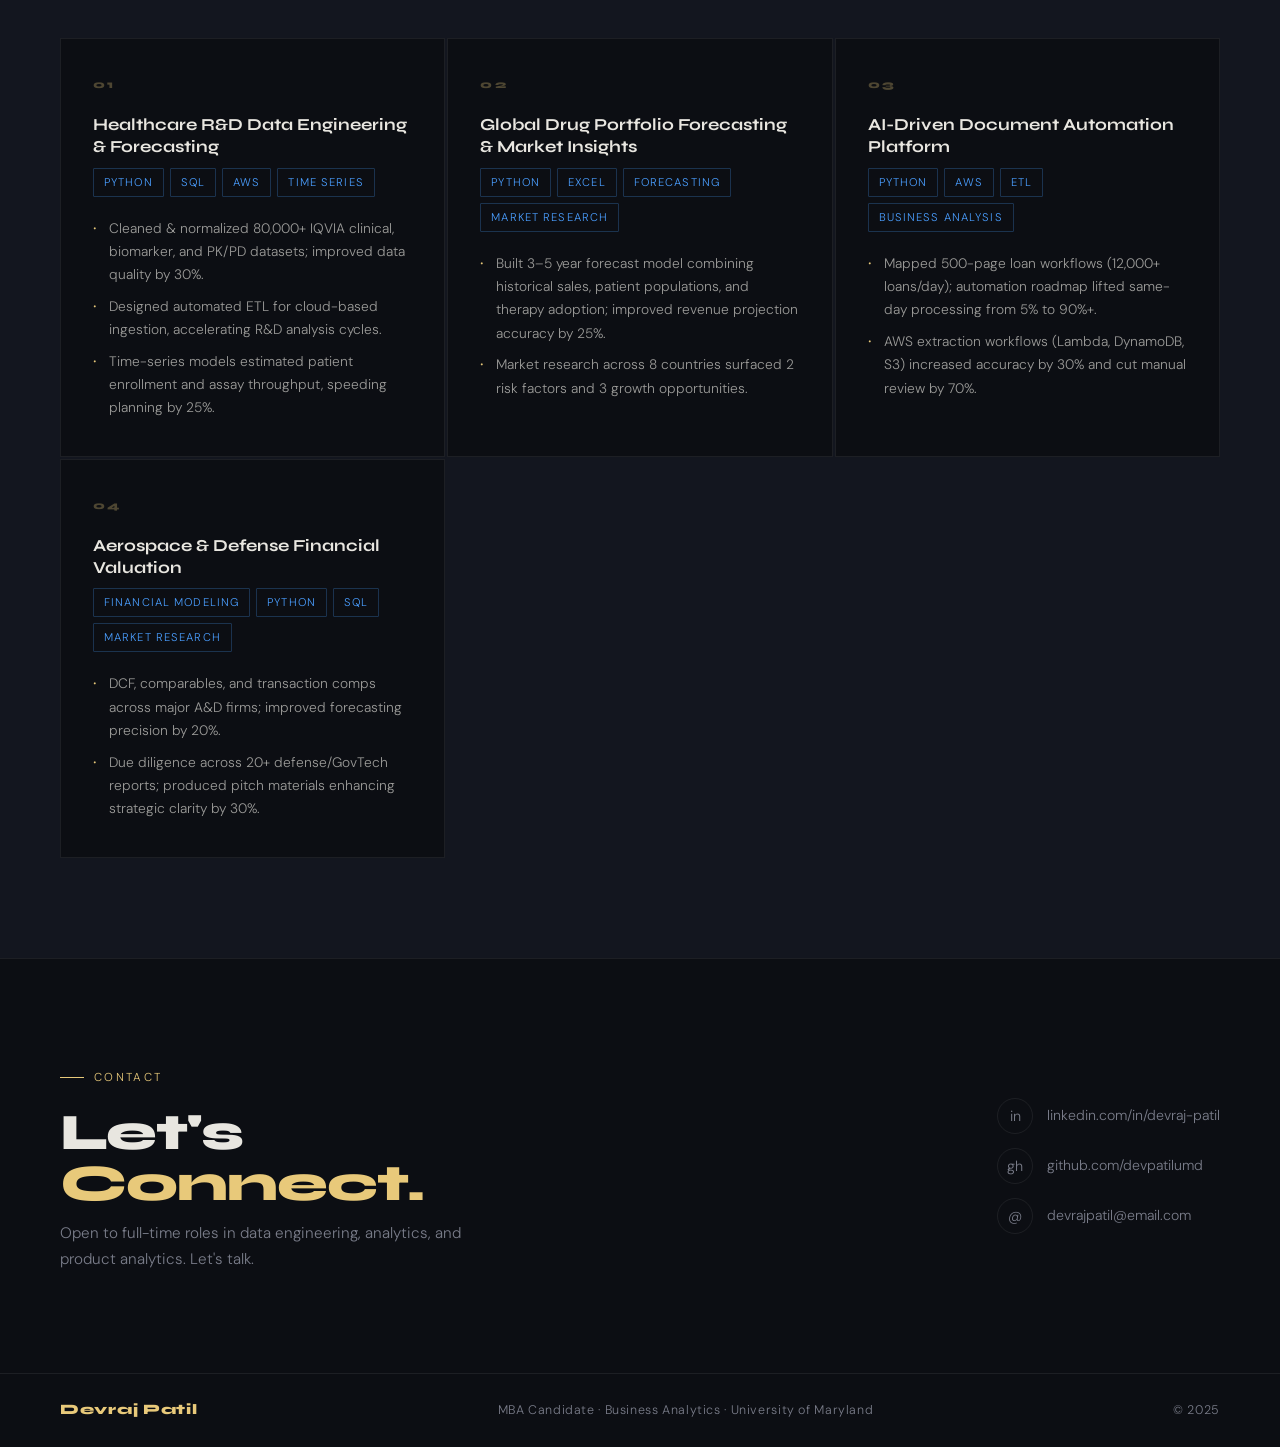
==== commit 450188e6: "Revise Data Scientist role and responsibilities Updated role description and added new responsibilit" ====
--- a/newIndex.html
+++ b/newIndex.html
@@ -595,13 +595,22 @@
         <div class="exp-date">Aug – Dec 2025</div>
       </div>
       <div class="exp-body">
-        <div class="exp-role">Capstone Intern — Supply Chain Analytics</div>
+        <div class="exp-role">Data Scientist -Forecasting</div>
         <div class="exp-location">College Park, MD</div>
         <ul>
-          <li>Built end-to-end time-series forecasting pipeline across <strong>100 stores</strong>, 5 departments, <strong>275K+ records</strong>, and 80+ engineered features.</li>
-          <li>Tuned <strong>12+ ML models</strong> (CatBoost, XGBoost, LightGBM, stacking ensembles) — achieved <strong>6.9% MAPE on cases, 4.5% on trucks</strong>, outperforming baselines by ~25%.</li>
-          <li>Designed leakage-safe pipeline with time-based validation and <strong>28-day forecasting horizon</strong> for workforce planning.</li>
-          <li>Detected truck arrival anomalies enabling <strong>12–24 hour earlier</strong> issue identification and proactive labor scheduling.</li>
+          <li>Collaborated with stakeholders to translate business requirements into data queries, validation checks, and analytical solutions supporting decision-making.</li>
+
+<li>Wrote SQL queries to extract, transform, and validate <strong>275K+ records</strong> of logistics and store data, ensuring high data accuracy for forecasting and analysis.</li>
+
+<li>Built an end-to-end time-series forecasting pipeline across <strong>100 stores</strong>, 5 departments, and <strong>80+ engineered features</strong>, supporting store–department–day level decisions.</li>
+
+<li>Performed data validation and consistency checks across multiple datasets, identifying discrepancies and improving overall data reliability.</li>
+
+<li>Tuned <strong>12+ ML models</strong> (CatBoost, XGBoost, Random Forest, LightGBM, stacking ensembles) — achieved <strong>6.9% MAPE on cases, 4.5% on trucks</strong>, outperforming baselines and LLMs by ~25%.</li>
+
+<li>Designed leakage-safe pipelines with time-based validation and structured testing to ensure data quality and reliability across time-series datasets.</li>
+
+<li>Developed <strong>Tableau dashboards</strong> and visual reports to communicate insights and support data-driven decision-making across stakeholders.</li>
         </ul>
       </div>
     </div>
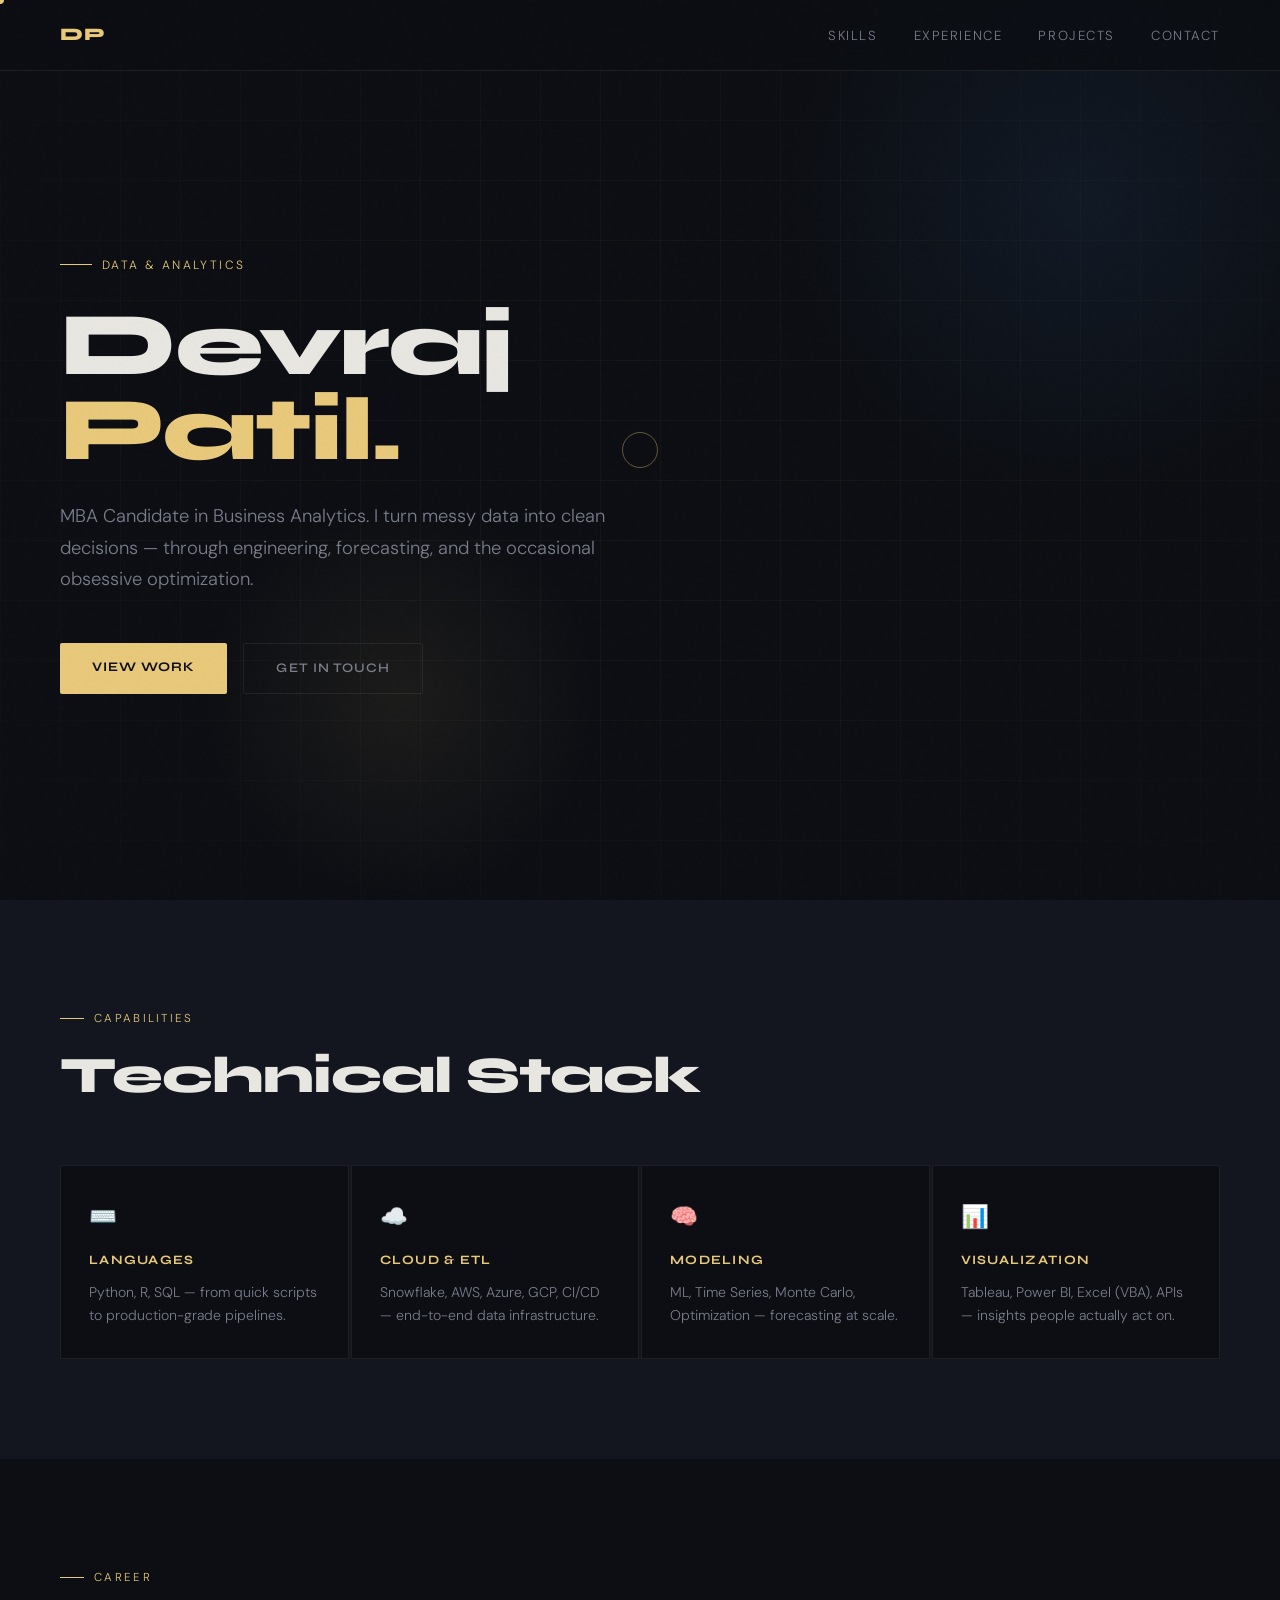
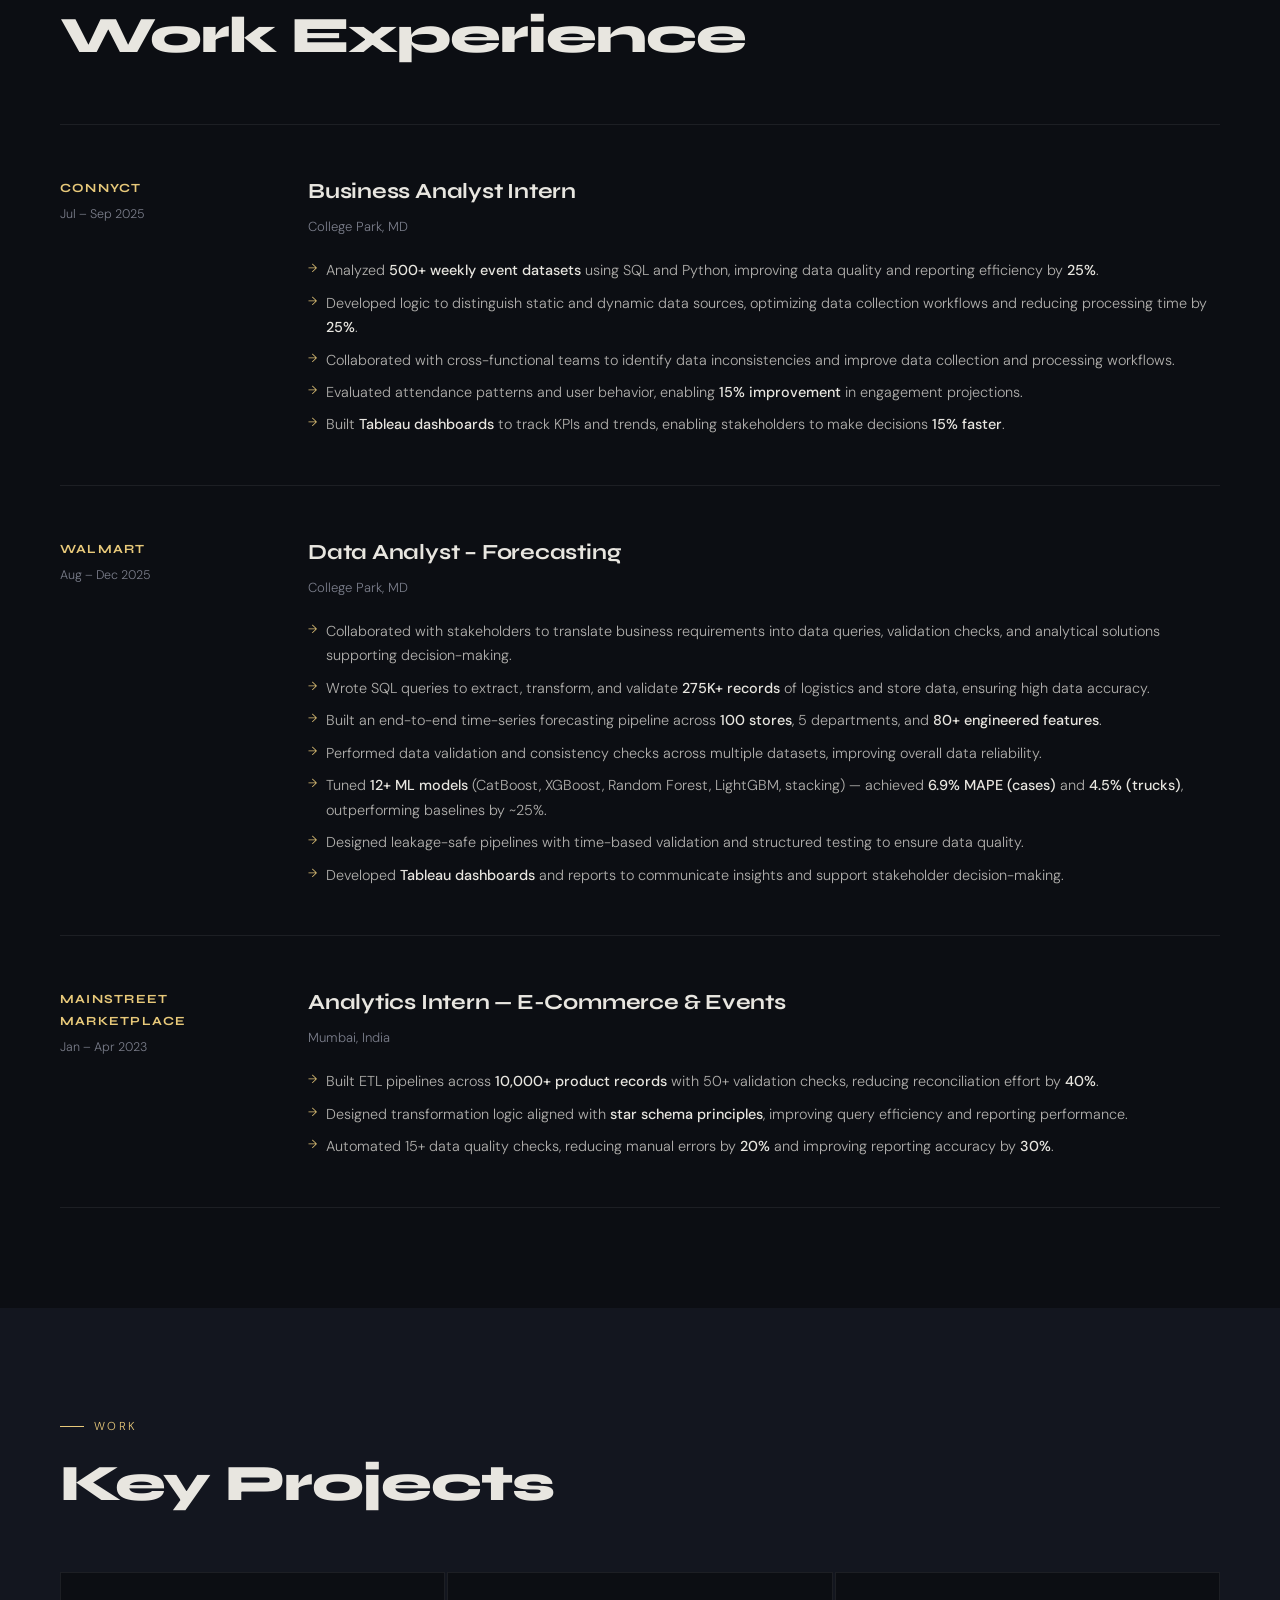
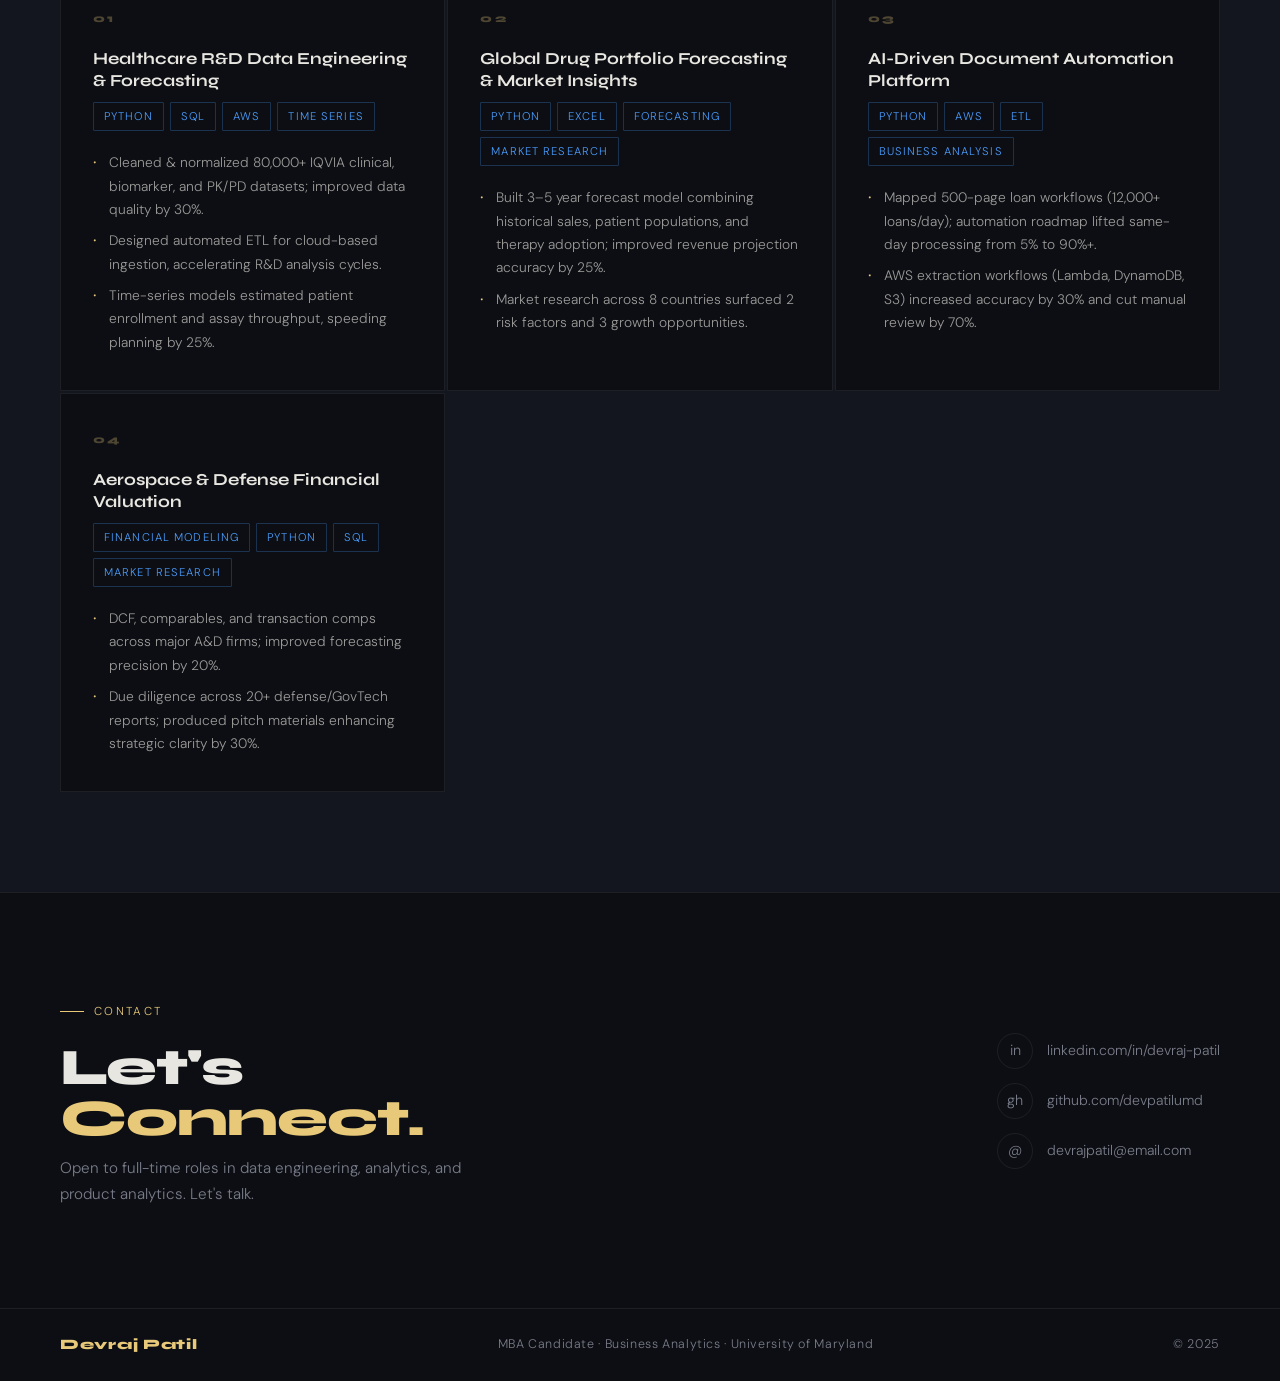
==== commit 92c6fcd8: "Update job experience descriptions in newIndex.html" ====
--- a/newIndex.html
+++ b/newIndex.html
@@ -581,10 +581,11 @@
         <div class="exp-role">Business Analyst Intern</div>
         <div class="exp-location">College Park, MD</div>
         <ul>
-          <li>Analyzed 500+ weekly student event listings using Python and SQL; scraping workflows boosted collection speed by <strong>40%</strong>.</li>
-          <li>Developed logic to distinguish static and dynamic pages, cutting processing time by <strong>25%</strong>.</li>
-          <li>Evaluated attendance patterns across 500+ events, projecting a <strong>15% lift</strong> in engagement from timing recommendations.</li>
-          <li>Deployed 4 Tableau dashboards enabling executives to make roadmap decisions <strong>15% faster</strong>.</li>
+          <li>Analyzed <strong>500+ weekly event datasets</strong> using SQL and Python, improving data quality and reporting efficiency by <strong>25%</strong>.</li>
+          <li>Developed logic to distinguish static and dynamic data sources, optimizing data collection workflows and reducing processing time by <strong>25%</strong>.</li>
+          <li>Collaborated with cross-functional teams to identify data inconsistencies and improve data collection and processing workflows.</li>
+          <li>Evaluated attendance patterns and user behavior, enabling <strong>15% improvement</strong> in engagement projections.</li>
+          <li>Built <strong>Tableau dashboards</strong> to track KPIs and trends, enabling stakeholders to make decisions <strong>15% faster</strong>.</li>
         </ul>
       </div>
     </div>
@@ -595,22 +596,16 @@
         <div class="exp-date">Aug – Dec 2025</div>
       </div>
       <div class="exp-body">
-        <div class="exp-role">Data Scientist -Forecasting</div>
+        <div class="exp-role">Data Analyst – Forecasting</div>
         <div class="exp-location">College Park, MD</div>
         <ul>
           <li>Collaborated with stakeholders to translate business requirements into data queries, validation checks, and analytical solutions supporting decision-making.</li>
-
-<li>Wrote SQL queries to extract, transform, and validate <strong>275K+ records</strong> of logistics and store data, ensuring high data accuracy for forecasting and analysis.</li>
-
-<li>Built an end-to-end time-series forecasting pipeline across <strong>100 stores</strong>, 5 departments, and <strong>80+ engineered features</strong>, supporting store–department–day level decisions.</li>
-
-<li>Performed data validation and consistency checks across multiple datasets, identifying discrepancies and improving overall data reliability.</li>
-
-<li>Tuned <strong>12+ ML models</strong> (CatBoost, XGBoost, Random Forest, LightGBM, stacking ensembles) — achieved <strong>6.9% MAPE on cases, 4.5% on trucks</strong>, outperforming baselines and LLMs by ~25%.</li>
-
-<li>Designed leakage-safe pipelines with time-based validation and structured testing to ensure data quality and reliability across time-series datasets.</li>
-
-<li>Developed <strong>Tableau dashboards</strong> and visual reports to communicate insights and support data-driven decision-making across stakeholders.</li>
+          <li>Wrote SQL queries to extract, transform, and validate <strong>275K+ records</strong> of logistics and store data, ensuring high data accuracy.</li>
+          <li>Built an end-to-end time-series forecasting pipeline across <strong>100 stores</strong>, 5 departments, and <strong>80+ engineered features</strong>.</li>
+          <li>Performed data validation and consistency checks across multiple datasets, improving overall data reliability.</li>
+          <li>Tuned <strong>12+ ML models</strong> (CatBoost, XGBoost, Random Forest, LightGBM, stacking) — achieved <strong>6.9% MAPE (cases)</strong> and <strong>4.5% (trucks)</strong>, outperforming baselines by ~25%.</li>
+          <li>Designed leakage-safe pipelines with time-based validation and structured testing to ensure data quality.</li>
+          <li>Developed <strong>Tableau dashboards</strong> and reports to communicate insights and support stakeholder decision-making.</li>
         </ul>
       </div>
     </div>
@@ -624,9 +619,9 @@
         <div class="exp-role">Analytics Intern — E-Commerce & Events</div>
         <div class="exp-location">Mumbai, India</div>
         <ul>
-          <li>Built ETL pipelines across <strong>10,000+ product records</strong> with 50+ integrity checks, reducing reconciliation effort by <strong>40%</strong>.</li>
-          <li>Designed modular transformation logic aligned with <strong>Snowflake-style star schema</strong> for faster querying.</li>
-          <li>Automated 15+ recurring data quality checks, reducing manual errors by <strong>20%</strong> and improving reporting accuracy by <strong>30%</strong>.</li>
+          <li>Built ETL pipelines across <strong>10,000+ product records</strong> with 50+ validation checks, reducing reconciliation effort by <strong>40%</strong>.</li>
+          <li>Designed transformation logic aligned with <strong>star schema principles</strong>, improving query efficiency and reporting performance.</li>
+          <li>Automated 15+ data quality checks, reducing manual errors by <strong>20%</strong> and improving reporting accuracy by <strong>30%</strong>.</li>
         </ul>
       </div>
     </div>
